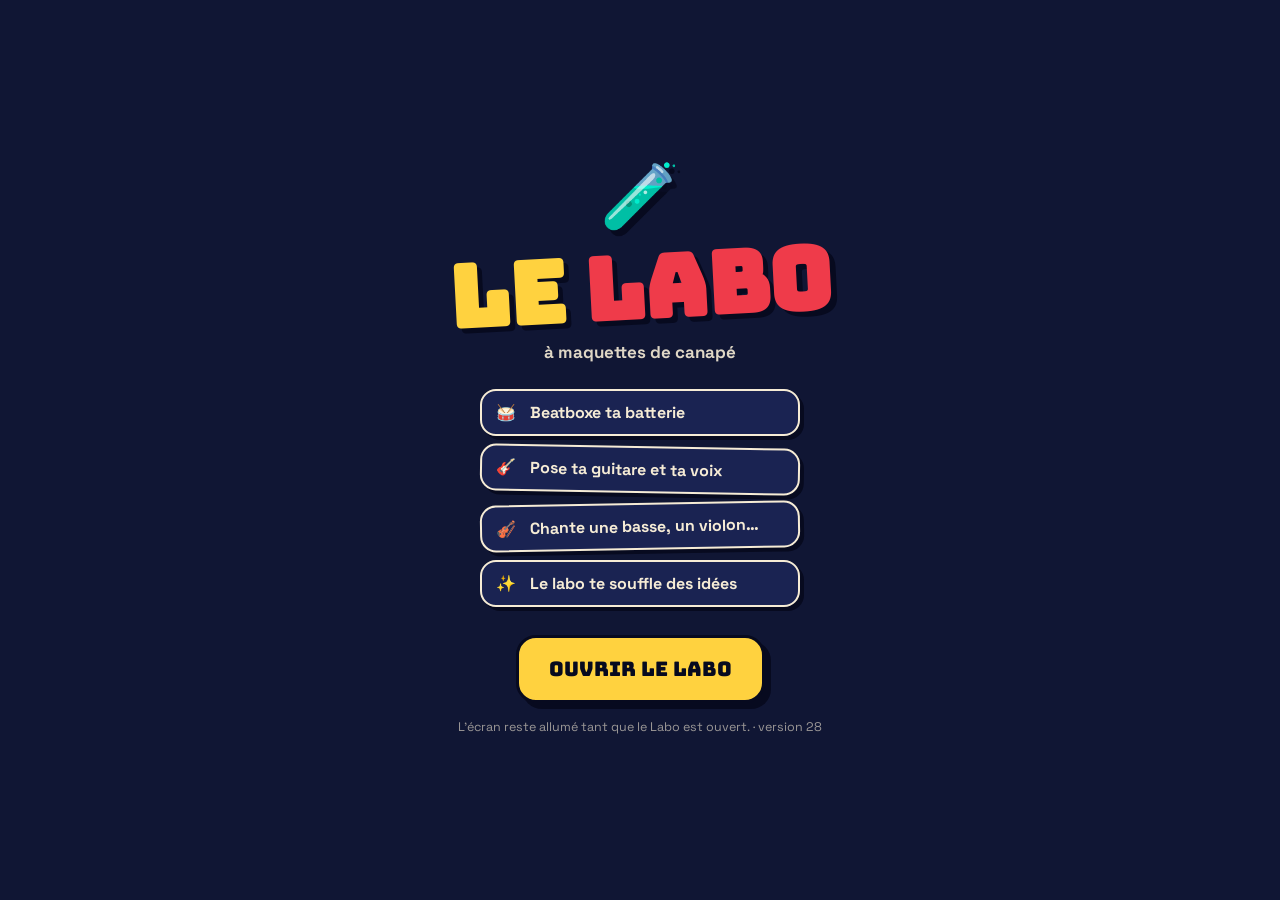
==== labo/index.html @ f38a1402 "Labo v28 : bouton Nouvelle piste pour enregistrer par-dessus l'existant Co-Authored-By: Claude Opus " ====
<!DOCTYPE html>
<html lang="fr">
<head>
<meta charset="utf-8">
<meta name="viewport" content="width=device-width,initial-scale=1,viewport-fit=cover,user-scalable=no">
<meta name="theme-color" content="#101634">
<meta name="apple-mobile-web-app-capable" content="yes">
<meta name="mobile-web-app-capable" content="yes">
<meta name="apple-mobile-web-app-status-bar-style" content="black-translucent">
<meta name="apple-mobile-web-app-title" content="Labo">
<link rel="manifest" href="manifest.json?v=6">
<link rel="apple-touch-icon" href="icon-180.png?v=6">
<link rel="icon" href="icon-192.png?v=6">
<title>Le Labo — maquettes de canapé</title>
<link rel="preconnect" href="https://fonts.googleapis.com">
<link href="https://fonts.googleapis.com/css2?family=Bungee&family=Space+Grotesk:wght@400;500;700&display=swap" rel="stylesheet">
<link rel="stylesheet" href="style.css?v=28">
</head>
<body>
<div class="bg"><i></i><i></i><i></i></div>

<!-- écran d'accueil -->
<div id="splash">
  <div class="splash-in">
    <div class="flask">🧪</div>
    <h1 class="big"><span class="c1">LE</span> <span class="c2">LABO</span></h1>
    <p class="sub">à maquettes de canapé</p>
    <ul class="promise">
      <li><b>🥁</b> Beatboxe ta batterie</li>
      <li><b>🎸</b> Pose ta guitare et ta voix</li>
      <li><b>🎻</b> Chante une basse, un violon…</li>
      <li><b>✨</b> Le labo te souffle des idées</li>
    </ul>
    <button id="openBtn" class="btn-big">Ouvrir le labo</button>
    <button id="installBtn" class="btn-inst" hidden>📲 Installer l'appli sur mon téléphone</button>
    <p class="tiny">L'écran reste allumé tant que le Labo est ouvert. · version 28</p>
  </div>
</div>

<div id="app" hidden>
  <header class="top">
    <div class="brand">LABO<small>🧪</small></div>
    <input id="projName" class="pname" maxlength="40" aria-label="Nom de la maquette" enterkeyhint="done">
    <button class="ic" id="undoBtn" aria-label="Annuler">↶</button>
    <button class="ic" id="menuBtn" aria-label="Menu">⋯</button>
  </header>

  <div class="ideas-row" id="ideas"></div>

  <main class="studio">
    <div class="studio-h">
      <button class="pill" id="bpmBtn">110 BPM</button>
      <div class="len"><span>Mesures</span><button class="mini-r" id="barsMinus" aria-label="Moins de mesures">−</button><b id="barsN">8</b><button class="mini-r" id="barsPlus" aria-label="Plus de mesures">+</button></div>
    </div>
    <div class="tl-scroll" id="tl"><div class="tl-inner" id="tlInner"></div></div>
    <p class="tl-hint" id="tlHint">Touche une mesure de batterie : <b>A</b> → <b>B</b> → <b>roulement</b> → <b>silence</b>. Touche un bloc pour le boucler, <b>appui long</b> pour l'éditer.</p>
  </main>

  <nav class="dock">
    <button class="dbtn" id="homeBtn" aria-label="Revenir au début"><svg viewBox="0 0 24 24"><path d="M6 5h2.5v14H6zM20 5v14L9.5 12z" fill="currentColor"/></svg><span>Début</span></button>
    <button class="dbtn" id="loopBtn" aria-label="Boucle"><svg viewBox="0 0 24 24" fill="none" stroke="currentColor" stroke-width="2.4" stroke-linecap="round" stroke-linejoin="round"><path d="M4 11V9a3 3 0 0 1 3-3h12l-3-3M20 13v2a3 3 0 0 1-3 3H5l3 3"/></svg><span>Boucle</span></button>
    <button class="playbig" id="playBtn" aria-label="Lecture"><svg class="i-play" viewBox="0 0 24 24"><path d="M7 4.5v15l13-7.5z" fill="currentColor"/></svg><svg class="i-stop" viewBox="0 0 24 24"><rect x="5.5" y="5.5" width="13" height="13" rx="2" fill="currentColor"/></svg></button>
    <button class="dbtn rec" id="recBtn" aria-label="Enregistrer"><i></i><span>Enreg.</span></button>
    <button class="dbtn" id="beatBtn" aria-label="Atelier batterie"><b>🥁</b><span>Batterie</span></button>
  </nav>
</div>

<!-- panneau d'enregistrement -->
<div id="recPanel" hidden>
  <div class="rp-in">
    <div class="rp-count" id="rpCount">4</div>
    <div class="rp-txt"><b id="rpTitle">Prépare-toi…</b><span id="rpSub">Le décompte démarre</span></div>
    <div class="rp-meter"><i id="rpLevel"></i></div>
    <button class="rp-mon" id="rpMon">🎧 Je m'entends : OUI</button>
    <div class="rp-btns"><button class="btn-ghost" id="rpCancel">Annuler</button><button class="btn-stop" id="rpStop">■ Stop</button></div>
  </div>
</div>

<!-- feuille modale -->
<div id="sheetWrap" hidden><div class="scrim" id="scrim"></div><div class="sheet" id="sheet"><div class="grabzone"><div class="grab"></div></div><div class="sheet-body" id="sheetBody"></div></div></div>
<div id="busy" hidden><div class="busy-in"><div class="spin">🧪</div><b id="busyTxt">Le labo réfléchit…</b></div></div>
<div id="toast" hidden></div>

<script src="dsp.js?v=28"></script>
<script src="counts.js?v=28"></script>
<script src="engine.js?v=28"></script>
<script src="app.js?v=28"></script>
</body>
</html>
---- labo/style.css ----
:root{
  --navy:#101634;--navy2:#1a2352;--navy3:#0b1030;--cream:#f6ecd6;--ink:#070a1f;
  --red:#ef3b4a;--blue:#3157e8;--yellow:#ffd23f;--pink:#ff4fa3;--cyan:#2fe3ff;--orange:#ff8a3d;--lilac:#a98bff;--green:#5ce0a0;
  --head:86px;--bw:60px;
}
*{box-sizing:border-box;margin:0;padding:0;-webkit-tap-highlight-color:transparent}
html,body{background:var(--navy);color:var(--cream);font-family:'Space Grotesk',system-ui,sans-serif;-webkit-text-size-adjust:100%}
body{min-height:100vh;overflow-x:hidden;overscroll-behavior:none;-webkit-user-select:none;user-select:none;-webkit-touch-callout:none}
input,textarea{-webkit-user-select:text;user-select:text}
button,a,[data-act]{touch-action:manipulation}
button{font-family:inherit;cursor:pointer;border:none;background:none;color:inherit;touch-action:manipulation}
input{font-family:inherit}
[hidden]{display:none!important}
h2{font-family:'Bungee';font-size:15px;letter-spacing:.4px}
.bg{position:fixed;inset:0;z-index:-1;pointer-events:none;overflow:hidden;
  background:radial-gradient(circle at 10% 0%,rgba(49,87,232,.38),transparent 45%),radial-gradient(circle at 100% 40%,rgba(255,79,163,.16),transparent 40%),radial-gradient(circle at 0% 100%,rgba(47,227,255,.12),transparent 45%),var(--navy)}
.bg::after{content:'';position:absolute;inset:0;opacity:.22;background-image:radial-gradient(rgba(246,236,214,.25) 1px,transparent 1px);background-size:18px 18px}
.bg i{position:absolute;border-radius:50%;border:2px solid rgba(246,236,214,.06);left:50%;top:38%;transform:translate(-50%,-50%)}
.bg i:nth-child(1){width:320px;height:320px}.bg i:nth-child(2){width:560px;height:560px}.bg i:nth-child(3){width:820px;height:820px}

/* splash */
#splash{min-height:100vh;display:grid;place-items:center;padding:calc(env(safe-area-inset-top) + 20px) 20px 30px;text-align:center}
.flask{font-size:64px;animation:bob 2.6s ease-in-out infinite;filter:drop-shadow(5px 6px 0 var(--ink))}
.big{font-family:'Bungee';font-size:clamp(54px,17vw,86px);line-height:1;margin-top:8px;transform:rotate(-3deg)}
.big span{display:inline-block;text-shadow:5px 5px 0 var(--ink)}.big .c1{color:var(--yellow)}.big .c2{color:var(--red)}
.sub{font-weight:700;font-size:17px;margin-top:10px;opacity:.9}
.promise{list-style:none;margin:26px auto 28px;max-width:320px;display:grid;gap:10px;text-align:left}
.promise li{background:var(--navy2);border:2.5px solid var(--cream);border-radius:16px;padding:11px 14px;font-weight:700;box-shadow:4px 4px 0 var(--ink)}
.promise li:nth-child(2){transform:rotate(1deg)}.promise li:nth-child(3){transform:rotate(-1deg)}
.promise b{display:inline-block;width:30px}
.btn-big{font-family:'Bungee';font-size:20px;background:var(--yellow);color:var(--ink);padding:18px 30px;border-radius:20px;border:3px solid var(--ink);box-shadow:6px 6px 0 var(--ink)}
.btn-big:active{transform:translate(3px,3px);box-shadow:3px 3px 0 var(--ink)}
.btn-inst{display:block;margin:16px auto 0;font-weight:700;font-size:15px;padding:12px 18px;border-radius:14px;border:2.5px solid var(--cream);color:var(--cream)}
.tiny{font-size:12.5px;opacity:.6;margin-top:16px}
@keyframes bob{50%{transform:translateY(-8px) rotate(6deg)}}

/* header */
#app{height:100vh;height:100dvh;display:flex;flex-direction:column;padding-top:env(safe-area-inset-top);overflow:hidden}
.top{display:flex;align-items:center;gap:8px;padding:10px 14px 4px;width:100%;max-width:760px;margin:0 auto;flex:none}
.brand{font-family:'Bungee';font-size:24px;color:var(--yellow);text-shadow:3px 3px 0 var(--ink);display:flex;align-items:center;gap:4px;transform:rotate(-4deg)}
.brand small{font-size:18px}
.pname{flex:1;min-width:0;background:transparent;border:none;border-bottom:2px dashed rgba(246,236,214,.3);color:var(--cream);font-size:16px;font-weight:700;padding:6px 2px;outline:none}
.pname:focus{border-bottom-color:var(--yellow)}
.ic{width:40px;height:40px;border-radius:12px;background:var(--navy2);border:2px solid rgba(246,236,214,.35);font-size:20px;font-weight:700;flex:none}
.ic:active{background:var(--cream);color:var(--ink)}
section{max-width:760px;margin:0 auto;padding:10px 14px}
.studio{flex:1;min-height:0;display:flex;flex-direction:column;width:100%;max-width:760px;margin:0 auto;padding:0 12px 8px}
.sec-h{display:flex;justify-content:space-between;align-items:center;margin-bottom:10px}

/* idées */
.ideas-row{flex:none;display:flex;gap:10px;overflow-x:auto;padding:8px 14px 12px;scroll-snap-type:x mandatory;scrollbar-width:none;max-width:760px;width:100%;margin:0 auto}
.ideas-row::-webkit-scrollbar{display:none}
.idea{flex:0 0 150px;scroll-snap-align:start;text-align:left;border-radius:16px;padding:9px 11px;border:2.5px solid var(--ink);box-shadow:3px 3px 0 var(--ink);color:var(--ink);display:flex;flex-direction:column;gap:3px;min-height:86px;position:relative}
.idea:active{transform:translate(2px,2px);box-shadow:1px 1px 0 var(--ink)}
.idea b{font-family:'Bungee';font-size:12px;line-height:1.15;display:flex;gap:6px;align-items:flex-start}
.idea b i{font-style:normal;font-size:18px;line-height:1;font-family:system-ui}
.idea span{font-size:11.5px;font-weight:500;line-height:1.25;opacity:.85}
.idea:nth-child(5n+1){background:var(--yellow)}
.idea:nth-child(5n+2){background:var(--cyan)}
.idea:nth-child(5n+3){background:var(--pink)}
.idea:nth-child(5n+4){background:var(--green)}
.idea:nth-child(5n+5){background:var(--orange)}

/* studio */
.studio-h{display:flex;justify-content:space-between;align-items:center;margin-bottom:10px;gap:10px}
.pill{font-family:'Bungee';font-size:14px;background:var(--cream);color:var(--ink);padding:8px 14px;border-radius:999px;border:2.5px solid var(--ink);box-shadow:3px 3px 0 var(--ink)}
.len{display:flex;align-items:center;gap:7px;font-size:13px;font-weight:700}
.len span{opacity:.7}
.len b{font-family:'Bungee';font-size:16px;min-width:24px;text-align:center}
.mini-r{width:32px;height:32px;border-radius:50%;background:var(--navy3);border:2px solid rgba(246,236,214,.5);font-size:18px;font-weight:700}
.tl-scroll{flex:1;min-height:0;overflow:auto;overscroll-behavior:contain;border-radius:20px;border:3px solid var(--cream);background:var(--navy3);box-shadow:6px 6px 0 var(--ink);-webkit-overflow-scrolling:touch}
.tl-inner{position:relative;min-width:100%}
.tl-hint{flex:none;font-size:11.5px;opacity:.6;margin-top:8px;line-height:1.35}
.ruler,.trow{display:flex;position:relative}
.ruler{height:30px;border-bottom:2px solid rgba(246,236,214,.12);position:sticky;top:0;z-index:6;background:var(--navy3)}
.rh{z-index:7}
.rh,.thd{position:sticky;left:0;z-index:4;width:var(--head);flex:none;background:var(--navy2);border-right:2px solid rgba(246,236,214,.15)}
.rh{display:grid;place-items:center;font-size:15px}
.rcell{width:var(--bw);flex:none;font-family:'Bungee';font-size:11px;padding:8px 0 0 6px;opacity:.55;border-left:1px solid rgba(246,236,214,.08);position:relative}
.rcell.cur{opacity:1;color:var(--yellow)}
.rcell.cur::after{content:'';position:absolute;left:-1px;bottom:-2px;border:6px solid transparent;border-bottom-color:var(--yellow)}
.trow{border-bottom:1px solid rgba(246,236,214,.08)}
.thd{display:flex;flex-direction:column;justify-content:center;padding:6px 8px;text-align:left;gap:1px;overflow:hidden}
.thd .tn{font-weight:700;font-size:12.5px;white-space:nowrap;overflow:hidden;text-overflow:ellipsis}
.thd .te{font-size:17px;line-height:1}
.thd .tfx{font-size:10px;opacity:.75;white-space:nowrap}
.thd.muted{opacity:.45}
.thd::before{content:'';position:absolute;left:0;top:8px;bottom:8px;width:4px;border-radius:0 4px 4px 0;background:var(--tc)}
.lane{position:relative;flex:none;height:66px}
.lane.drum{height:56px;display:flex}
.dbar{width:var(--bw);flex:none;padding:6px 3px;height:100%}
.dbar i{display:grid;place-items:center;height:100%;border-radius:10px;font-family:'Bungee';font-size:15px;font-style:normal;color:var(--ink);border:2px solid var(--ink);transition:transform .1s}
.dbar:active i{transform:scale(.9)}
.dbar.vA i{background:var(--red)}
.dbar.vB i{background:var(--orange)}
.dbar.vF i{background:repeating-linear-gradient(-45deg,var(--yellow) 0 6px,#ffe78a 6px 12px);font-size:16px}
.dbar.vN i{background:transparent;border:2px dashed rgba(246,236,214,.3);color:rgba(246,236,214,.4)}
.lane-bg{position:absolute;inset:0;display:flex}
.lane-bg i{width:var(--bw);flex:none;border-left:1px solid rgba(246,236,214,.06)}
.clip{position:absolute;top:6px;bottom:6px;border-radius:10px;border:2px solid var(--ink);background:var(--tc);overflow:hidden;color:var(--ink);box-shadow:2px 2px 0 var(--ink)}
.clip canvas,.clip svg{position:absolute;inset:0;width:100%;height:100%}
.clip .cl{position:absolute;left:6px;top:3px;font-size:10.5px;font-weight:700;z-index:2;white-space:nowrap;background:rgba(246,236,214,.7);border-radius:5px;padding:0 4px}
.clip .rep{position:absolute;top:0;bottom:0;width:0;border-left:2px dashed rgba(7,10,31,.5);z-index:2}
.clip.sel{outline:3px solid var(--cream);outline-offset:1px}
.ph{position:absolute;top:0;bottom:0;width:3px;margin-left:-1px;background:var(--cream);box-shadow:0 0 12px var(--cream);z-index:3;pointer-events:none;border-radius:2px}
.ph::before{content:'';position:absolute;top:0;left:-5px;border:6.5px solid transparent;border-top-color:var(--cream)}

/* ajouter */
.add-grid{display:grid;grid-template-columns:repeat(2,1fr);gap:10px}
.addb{display:flex;align-items:center;gap:10px;text-align:left;background:var(--navy2);border:2.5px solid rgba(246,236,214,.8);border-radius:16px;padding:12px;box-shadow:4px 4px 0 var(--ink)}
.addb:active{transform:translate(2px,2px);box-shadow:2px 2px 0 var(--ink)}
.addb .ae{font-size:24px;flex:none}
.addb b{display:block;font-size:14px}
.addb small{display:block;font-size:11.5px;opacity:.65;margin-top:2px;line-height:1.25}
.addb.hl{background:var(--red);color:var(--cream);border-color:var(--ink)}


/* barre du bas */
.dock{flex:none;display:flex;align-items:center;justify-content:space-around;gap:4px;background:var(--cream);color:var(--ink);padding:8px 10px calc(8px + env(safe-area-inset-bottom));border-top:3px solid var(--ink);border-radius:22px 22px 0 0;width:100%;max-width:760px;margin:0 auto}
.dbtn{display:flex;flex-direction:column;align-items:center;gap:2px;min-width:56px;padding:4px 2px;border-radius:14px;font-size:10.5px;font-weight:700}
.dbtn svg{width:24px;height:24px}
.dbtn b{font-size:22px;line-height:24px}
.dbtn.on{background:var(--ink);color:var(--yellow)}
.dbtn:active{background:rgba(7,10,31,.12)}
.dbtn.rec i{width:24px;height:24px;border-radius:50%;background:var(--red);border:3px solid var(--ink)}
.playbig{width:66px;height:66px;border-radius:50%;background:var(--yellow);border:3px solid var(--ink);display:grid;place-items:center;box-shadow:3px 3px 0 var(--ink);flex:none;margin-top:-26px;transition:transform .08s}
.playbig svg{width:30px;height:30px}
.playbig .i-stop{display:none}.playbig.on .i-play{display:none}.playbig.on .i-stop{display:block}.playbig.on{background:var(--cyan)}
.playbig.beat{transform:scale(1.07)}
.playbig:active{transform:scale(.94)}

/* panneau rec */
#recPanel{position:fixed;left:0;right:0;bottom:0;z-index:40;padding:0 12px calc(12px + env(safe-area-inset-bottom))}
.rp-in{max-width:520px;margin:0 auto;background:var(--red);color:var(--cream);border:3px solid var(--ink);border-radius:24px;box-shadow:6px 6px 0 var(--ink);padding:16px;display:grid;grid-template-columns:auto 1fr;gap:10px 14px;align-items:center}
.rp-count{font-family:'Bungee';font-size:48px;width:72px;height:72px;border-radius:50%;background:var(--ink);display:grid;place-items:center;color:var(--yellow)}
.rp-count.live{color:var(--red);font-size:20px;animation:blink 1s infinite}
@keyframes blink{50%{opacity:.4}}
.rp-txt b{display:block;font-family:'Bungee';font-size:17px}
.rp-txt span{font-size:13px;font-weight:500}
.rp-meter{grid-column:1/-1;height:12px;background:rgba(7,10,31,.4);border-radius:999px;overflow:hidden}
.rp-meter i{display:block;height:100%;width:0;background:var(--yellow);border-radius:999px;transition:width .05s}
.rp-meter i.hot{background:var(--cream)}
.rp-btns{grid-column:1/-1;display:flex;gap:10px}
.btn-ghost{flex:1;padding:13px;border-radius:14px;border:2.5px solid var(--cream);font-weight:700}
.btn-stop{flex:2;padding:13px;border-radius:14px;background:var(--cream);color:var(--ink);border:3px solid var(--ink);font-family:'Bungee';font-size:17px;box-shadow:3px 3px 0 var(--ink)}

/* feuille */
#sheetWrap{position:fixed;inset:0;z-index:30}
.scrim{position:absolute;inset:0;background:rgba(7,10,31,.6);animation:fade .2s}
.sheet{position:absolute;left:0;right:0;bottom:0;max-height:90vh;max-height:90dvh;max-width:640px;margin:0 auto;background:var(--navy2);border:3px solid var(--cream);border-bottom:none;border-radius:26px 26px 0 0;display:flex;flex-direction:column;animation:up .28s cubic-bezier(.2,.9,.3,1.1)}
.grabzone{flex:none;padding:10px 0 8px;touch-action:none}
.grab{width:52px;height:6px;border-radius:9px;background:rgba(246,236,214,.45);margin:0 auto}
.sheet-body{overflow-y:auto;overscroll-behavior:contain;padding:8px 16px calc(24px + env(safe-area-inset-bottom));-webkit-overflow-scrolling:touch}
@keyframes up{from{transform:translateY(100%)}}
@keyframes fade{from{opacity:0}}
.sh-t{font-family:'Bungee';font-size:21px;margin:4px 0 4px;display:flex;align-items:center;gap:10px}
.sh-t .em{font-size:30px}
.sh-p{font-size:14px;opacity:.8;line-height:1.45;margin-bottom:14px}
.blk{background:var(--navy3);border-radius:16px;padding:12px;margin:12px 0;border:2px solid rgba(246,236,214,.14)}
.blk>label,.lbl{display:block;font-size:11.5px;font-weight:700;letter-spacing:1px;text-transform:uppercase;opacity:.65;margin-bottom:8px}
.stepper{display:flex;align-items:center;gap:12px}
.stepper b{font-family:'Bungee';font-size:24px;min-width:56px;text-align:center}
.stepper button{width:44px;height:44px;border-radius:50%;background:var(--navy2);border:2.5px solid var(--cream);font-size:22px;font-weight:700}
.row{display:flex;gap:10px;align-items:center;justify-content:space-between;flex-wrap:wrap}
.tog{display:flex;justify-content:space-between;align-items:center;padding:10px 0;font-weight:700;font-size:14.5px;gap:12px}
.tog small{display:block;font-weight:500;font-size:12px;opacity:.65;margin-top:2px}
.sw{width:52px;height:30px;border-radius:999px;background:rgba(246,236,214,.18);position:relative;flex:none;transition:background .15s}
.sw::after{content:'';position:absolute;top:3px;left:3px;width:24px;height:24px;border-radius:50%;background:var(--cream);transition:transform .15s}
.sw.on{background:var(--green)}.sw.on::after{transform:translateX(22px)}
.fxgrid{display:grid;grid-template-columns:repeat(2,1fr);gap:10px}
.fx{text-align:left;padding:11px;border-radius:14px;background:var(--navy2);border:2.5px solid rgba(246,236,214,.3);display:flex;gap:8px;align-items:flex-start}
.fx .fe{font-size:22px}
.fx b{display:block;font-size:13.5px}
.fx small{display:block;font-size:11px;opacity:.7;line-height:1.25;margin-top:2px}
.fx.on{background:var(--yellow);color:var(--ink);border-color:var(--ink);box-shadow:3px 3px 0 var(--ink)}
.btn{padding:13px 16px;border-radius:14px;font-weight:700;font-size:15px;background:var(--cream);color:var(--ink);border:2.5px solid var(--ink);box-shadow:3px 3px 0 var(--ink)}
.btn:active{transform:translate(2px,2px);box-shadow:1px 1px 0 var(--ink)}
.btn.red{background:var(--red);color:var(--cream)}
.btn.yel{background:var(--yellow)}
.btn.ghost{background:transparent;color:var(--cream);border-color:rgba(246,236,214,.5);box-shadow:none}
.btn.full{width:100%;display:block;text-align:center;margin-top:10px;text-decoration:none}
.chips{display:flex;gap:8px;flex-wrap:wrap}
.chip{padding:9px 13px;border-radius:999px;font-weight:700;font-size:13.5px;background:var(--navy2);border:2px solid rgba(246,236,214,.35)}
.chip.on{background:var(--cream);color:var(--ink);border-color:var(--ink)}
input[type=range]{-webkit-appearance:none;appearance:none;width:100%;height:10px;border-radius:999px;background:var(--navy2);border:2px solid rgba(246,236,214,.22);outline:none}
input[type=range]::-webkit-slider-thumb{-webkit-appearance:none;width:26px;height:26px;border-radius:50%;background:var(--pink);border:3px solid var(--ink)}
input[type=range]::-moz-range-thumb{width:22px;height:22px;border-radius:50%;background:var(--pink);border:3px solid var(--ink)}
.txtin{width:100%;background:var(--navy2);border:2px solid rgba(246,236,214,.3);color:var(--cream);font-size:16px;padding:10px 12px;border-radius:12px;outline:none}
.danger{color:#ff8f99;font-weight:700;font-size:14px;padding:12px 0;width:100%;text-align:center}

/* atelier batterie */
.bb{display:grid;grid-template-columns:auto 1fr;gap:14px;align-items:center}
.target{position:relative;width:118px;height:118px;border-radius:50%}
.target .r{position:absolute;inset:0;border-radius:50%;transition:transform .08s}
.target .r1{background:var(--blue);box-shadow:0 0 0 4px var(--cream),6px 6px 0 4px var(--ink)}
.target .r2{inset:17%;background:var(--cream)}
.target .r3{inset:33%;background:var(--red);display:grid;place-items:center;font-size:20px}
.target.rec::before{content:'';position:absolute;inset:-12px;border-radius:50%;border:3px dashed var(--red);animation:spin 5s linear infinite}
@keyframes spin{to{transform:rotate(360deg)}}
.bb-st{font-size:14px;font-weight:500;line-height:1.4}
.bb-st small{display:block;opacity:.65;font-size:12px;margin-top:4px}
.pads{display:grid;grid-template-columns:repeat(3,1fr);gap:10px;margin-top:14px}
.pad{height:74px;border-radius:18px;border:3px solid var(--ink);box-shadow:0 6px 0 var(--ink);color:var(--ink);font-family:'Bungee';font-size:18px;user-select:none;-webkit-user-select:none}
.pad.hit{transform:translateY(4px);box-shadow:0 2px 0 var(--ink)}
.pad.k{background:var(--red)}.pad.s{background:var(--yellow)}.pad.h{background:var(--cyan)}
.styles{display:flex;gap:8px;overflow-x:auto;padding-bottom:6px;scrollbar-width:none}
.styles::-webkit-scrollbar{display:none}
.st{flex:none;padding:10px 12px;border-radius:14px;background:var(--navy2);border:2px solid rgba(246,236,214,.35);font-weight:700;font-size:13px;white-space:nowrap}
.st.on{background:var(--yellow);color:var(--ink);border-color:var(--ink)}
.pgrid{display:grid;gap:5px;margin-top:8px}
.prow{display:grid;grid-template-columns:50px 1fr;gap:6px;align-items:center}
.prow .pl{font-family:'Bungee';font-size:10px}
.pcells{display:grid;grid-template-columns:repeat(16,1fr);gap:2px}
.pc{height:30px;border-radius:5px;background:rgba(246,236,214,.08)}
.pc.b{background:rgba(246,236,214,.16)}.pc.g{margin-left:3px}
.pc.on{background:var(--c)}
.pc.ph{outline:2px solid var(--cream);outline-offset:-1px}
.tabs{display:flex;gap:8px}
.tabs button{flex:1;padding:10px;border-radius:12px;font-family:'Bungee';font-size:14px;background:var(--navy2);border:2px solid rgba(246,236,214,.3)}
.tabs button.on{background:var(--cream);color:var(--ink)}
.recopts{display:grid;gap:10px}
.reclist{display:grid;gap:10px}
.recitem{display:flex;gap:12px;align-items:center;text-align:left;padding:13px;border-radius:16px;background:var(--navy3);border:2.5px solid rgba(246,236,214,.35)}
.recitem .ae{font-size:26px}
.recitem b{display:block;font-size:15px}.recitem small{font-size:12px;opacity:.7}

/* toast + busy */
#toast{position:fixed;left:50%;transform:translateX(-50%);bottom:calc(104px + env(safe-area-inset-bottom));z-index:50;background:var(--ink);color:var(--cream);padding:11px 14px;border-radius:14px;border:2px solid var(--cream);font-weight:700;font-size:14px;display:flex;gap:12px;align-items:center;max-width:calc(100vw - 30px);animation:pop .25s cubic-bezier(.3,1.6,.5,1)}
#toast button{color:var(--yellow);font-weight:700;text-decoration:underline;flex:none}
@keyframes pop{from{transform:translateX(-50%) scale(.6);opacity:0}}
#busy{position:fixed;inset:0;z-index:60;background:rgba(7,10,31,.7);display:grid;place-items:center}
.busy-in{background:var(--cream);color:var(--ink);padding:22px 26px;border-radius:22px;border:3px solid var(--ink);box-shadow:6px 6px 0 var(--ink);text-align:center;max-width:280px}
.spin{font-size:44px;animation:wob .7s ease-in-out infinite}
@keyframes wob{25%{transform:rotate(-14deg)}75%{transform:rotate(14deg)}}
.burst{position:fixed;pointer-events:none;font-family:'Bungee';font-size:22px;text-shadow:3px 3px 0 var(--ink);z-index:70}

body.sheet-open #toast{bottom:auto;top:calc(14px + env(safe-area-inset-top))}
.clip .mz{position:absolute;top:0;bottom:0;background:repeating-linear-gradient(-45deg,rgba(7,10,31,.55) 0 5px,rgba(7,10,31,.35) 5px 10px);z-index:1;pointer-events:none}
.rp-mon{grid-column:1/-1;padding:10px;border-radius:12px;background:rgba(7,10,31,.35);border:2px solid var(--cream);font-weight:700;font-size:14px;color:var(--cream)}
.rp-mon.off{opacity:.6;border-style:dashed}

.addtr .thd.newtr{background:var(--navy3);border:2px dashed rgba(246,236,214,.35);border-left:none;color:var(--yellow)}
.addtr .thd.newtr::before{display:none}
.addtr .tn{color:var(--yellow)}
.lane.add{height:52px;background:repeating-linear-gradient(90deg,transparent 0 calc(var(--bw) - 1px),rgba(246,236,214,.06) calc(var(--bw) - 1px) var(--bw));opacity:.6}
.addtr .newtr .tn{white-space:normal;line-height:1.15;font-size:12px}
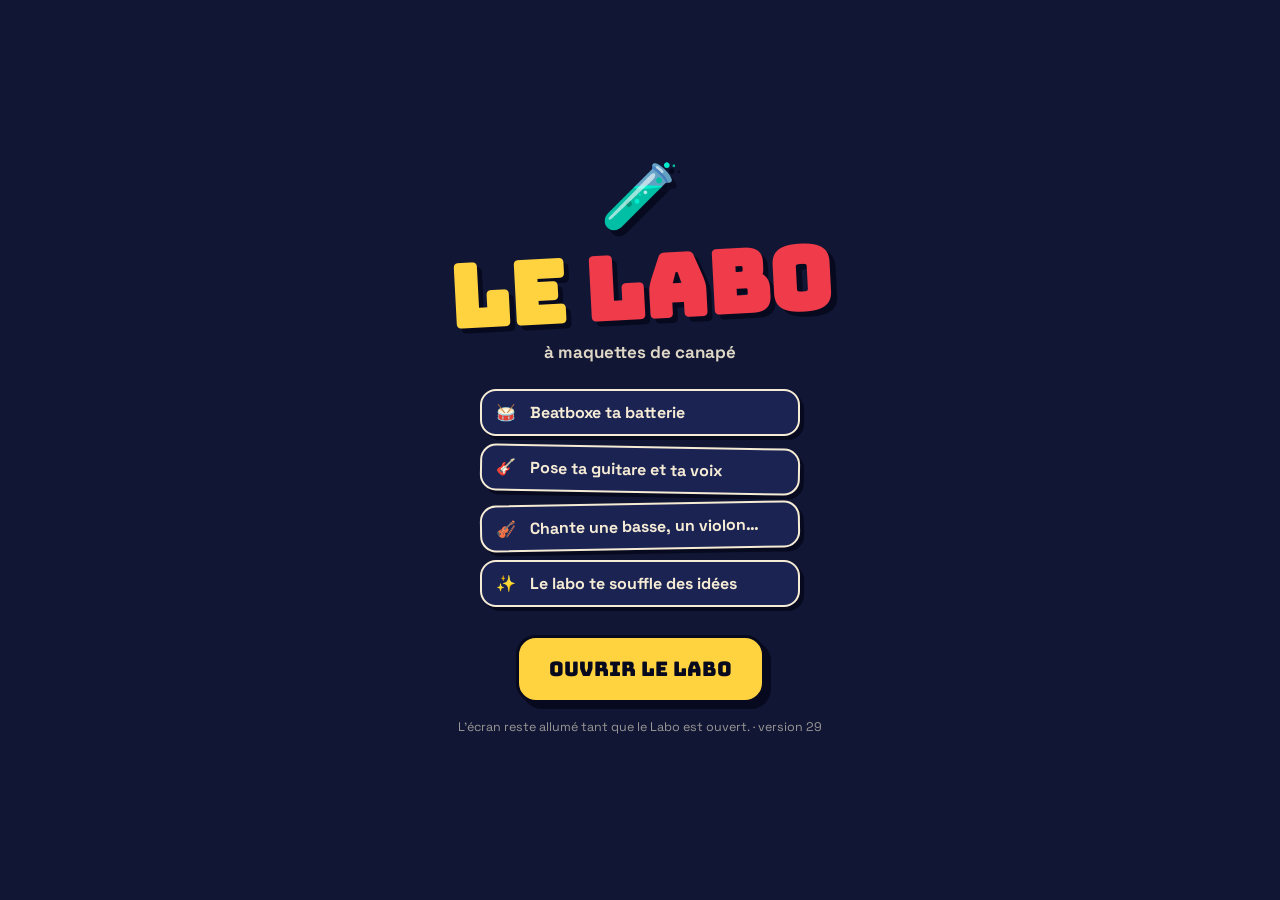
==== commit b99a497e: "Labo v29 : choix Même piste / Nouvelle piste plus clair, on lance la prise en touchant l'instrument " ====
--- a/labo/index.html
+++ b/labo/index.html
@@ -14,7 +14,7 @@
 <title>Le Labo — maquettes de canapé</title>
 <link rel="preconnect" href="https://fonts.googleapis.com">
 <link href="https://fonts.googleapis.com/css2?family=Bungee&family=Space+Grotesk:wght@400;500;700&display=swap" rel="stylesheet">
-<link rel="stylesheet" href="style.css?v=28">
+<link rel="stylesheet" href="style.css?v=29">
 </head>
 <body>
 <div class="bg"><i></i><i></i><i></i></div>
@@ -33,7 +33,7 @@
     </ul>
     <button id="openBtn" class="btn-big">Ouvrir le labo</button>
     <button id="installBtn" class="btn-inst" hidden>📲 Installer l'appli sur mon téléphone</button>
-    <p class="tiny">L'écran reste allumé tant que le Labo est ouvert. · version 28</p>
+    <p class="tiny">L'écran reste allumé tant que le Labo est ouvert. · version 29</p>
   </div>
 </div>
 
@@ -81,9 +81,9 @@
 <div id="busy" hidden><div class="busy-in"><div class="spin">🧪</div><b id="busyTxt">Le labo réfléchit…</b></div></div>
 <div id="toast" hidden></div>
 
-<script src="dsp.js?v=28"></script>
-<script src="counts.js?v=28"></script>
-<script src="engine.js?v=28"></script>
-<script src="app.js?v=28"></script>
+<script src="dsp.js?v=29"></script>
+<script src="counts.js?v=29"></script>
+<script src="engine.js?v=29"></script>
+<script src="app.js?v=29"></script>
 </body>
 </html>
--- a/labo/style.css
+++ b/labo/style.css
@@ -244,3 +244,5 @@
 .addtr .tn{color:var(--yellow)}
 .lane.add{height:52px;background:repeating-linear-gradient(90deg,transparent 0 calc(var(--bw) - 1px),rgba(246,236,214,.06) calc(var(--bw) - 1px) var(--bw));opacity:.6}
 .addtr .newtr .tn{white-space:normal;line-height:1.15;font-size:12px}
+@keyframes nudge{0%,100%{transform:none}25%{transform:translateY(-6px)}55%{transform:translateY(3px)}}
+.reclist.nudge .recitem:not([data-redo]){animation:nudge .5s ease 2;border-color:var(--yellow)}
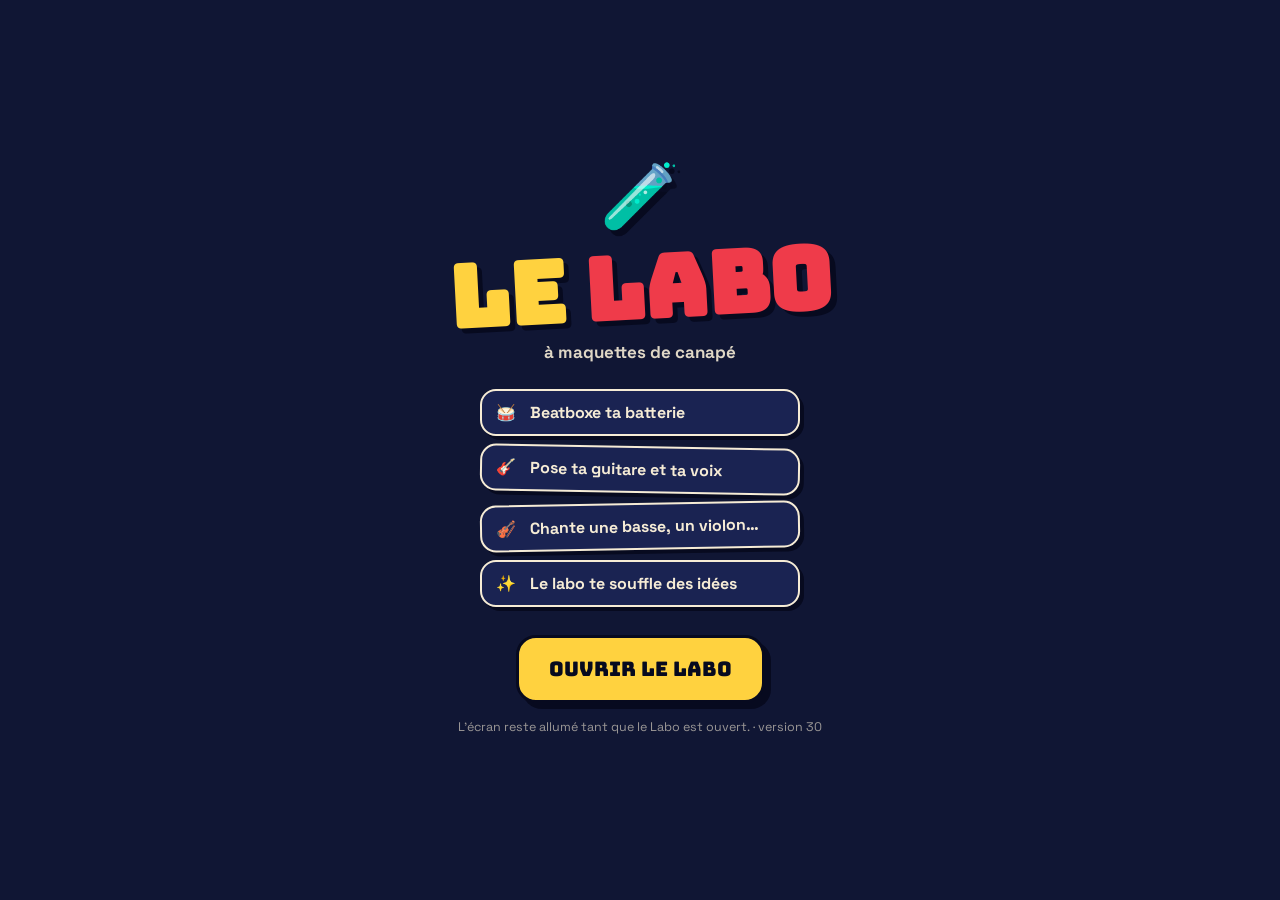
==== commit b1498604: "Labo v30 : mode Entraînement (tout en boucle, clic + retour, sans enregistrer) Co-Authored-By: Claud" ====
--- a/labo/index.html
+++ b/labo/index.html
@@ -14,7 +14,7 @@
 <title>Le Labo — maquettes de canapé</title>
 <link rel="preconnect" href="https://fonts.googleapis.com">
 <link href="https://fonts.googleapis.com/css2?family=Bungee&family=Space+Grotesk:wght@400;500;700&display=swap" rel="stylesheet">
-<link rel="stylesheet" href="style.css?v=29">
+<link rel="stylesheet" href="style.css?v=30">
 </head>
 <body>
 <div class="bg"><i></i><i></i><i></i></div>
@@ -33,7 +33,7 @@
     </ul>
     <button id="openBtn" class="btn-big">Ouvrir le labo</button>
     <button id="installBtn" class="btn-inst" hidden>📲 Installer l'appli sur mon téléphone</button>
-    <p class="tiny">L'écran reste allumé tant que le Labo est ouvert. · version 29</p>
+    <p class="tiny">L'écran reste allumé tant que le Labo est ouvert. · version 30</p>
   </div>
 </div>
 
@@ -81,9 +81,9 @@
 <div id="busy" hidden><div class="busy-in"><div class="spin">🧪</div><b id="busyTxt">Le labo réfléchit…</b></div></div>
 <div id="toast" hidden></div>
 
-<script src="dsp.js?v=29"></script>
-<script src="counts.js?v=29"></script>
-<script src="engine.js?v=29"></script>
-<script src="app.js?v=29"></script>
+<script src="dsp.js?v=30"></script>
+<script src="counts.js?v=30"></script>
+<script src="engine.js?v=30"></script>
+<script src="app.js?v=30"></script>
 </body>
 </html>
--- a/labo/style.css
+++ b/labo/style.css
@@ -246,3 +246,6 @@
 .addtr .newtr .tn{white-space:normal;line-height:1.15;font-size:12px}
 @keyframes nudge{0%,100%{transform:none}25%{transform:translateY(-6px)}55%{transform:translateY(3px)}}
 .reclist.nudge .recitem:not([data-redo]){animation:nudge .5s ease 2;border-color:var(--yellow)}
+#recPanel.practice .rp-in{background:var(--cyan);color:var(--ink);border-color:var(--ink)}
+#recPanel.practice .rp-in .btn-ghost{color:var(--ink);border-color:var(--ink)}
+#recPanel.practice .btn-stop{background:var(--red);color:var(--cream)}
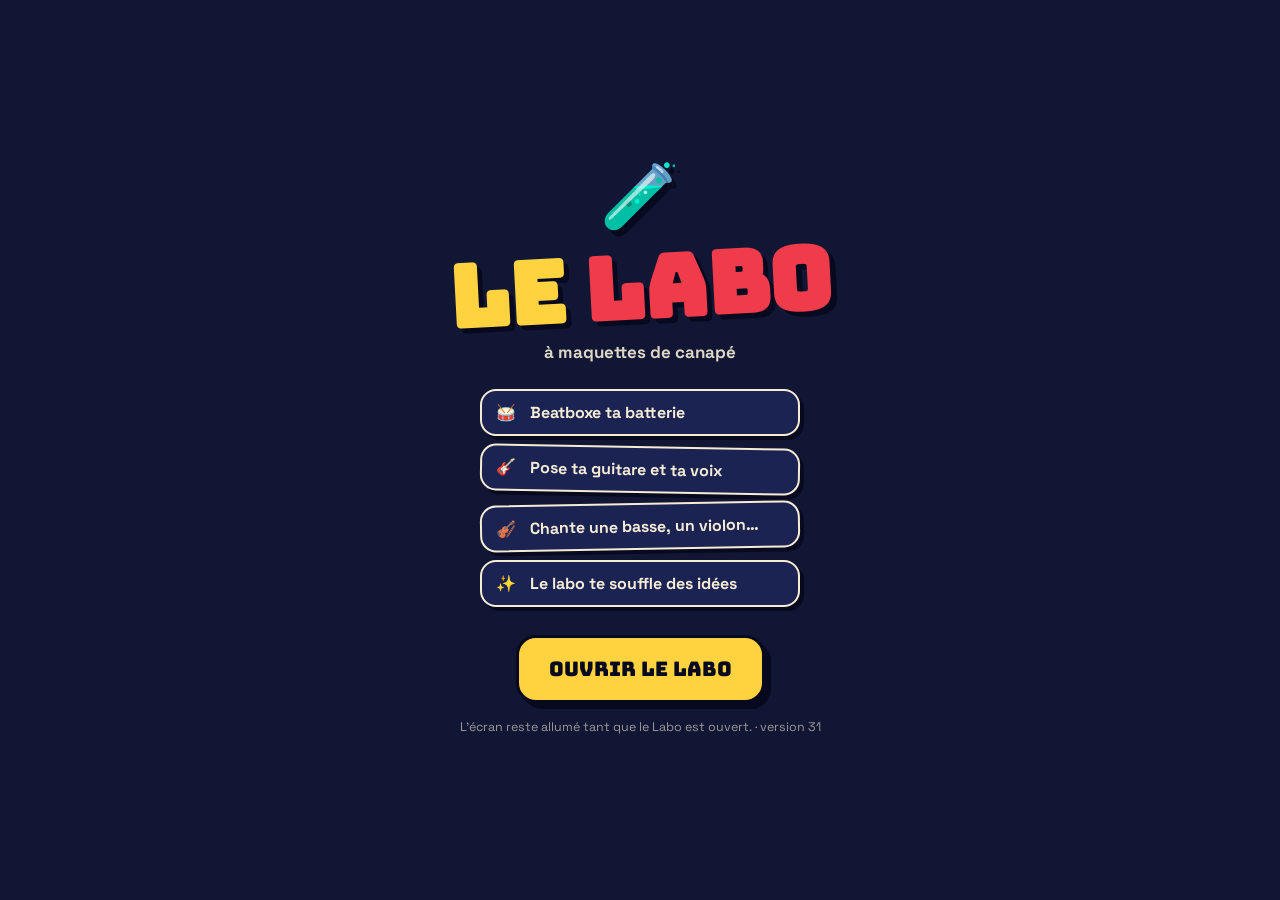
==== commit 91bba94c: "Labo v31 : menu Enreg. réorganisé (S'entraîner à part, plus de faux contour sur les instruments), te" ====
--- a/labo/index.html
+++ b/labo/index.html
@@ -14,7 +14,7 @@
 <title>Le Labo — maquettes de canapé</title>
 <link rel="preconnect" href="https://fonts.googleapis.com">
 <link href="https://fonts.googleapis.com/css2?family=Bungee&family=Space+Grotesk:wght@400;500;700&display=swap" rel="stylesheet">
-<link rel="stylesheet" href="style.css?v=30">
+<link rel="stylesheet" href="style.css?v=31">
 </head>
 <body>
 <div class="bg"><i></i><i></i><i></i></div>
@@ -33,7 +33,7 @@
     </ul>
     <button id="openBtn" class="btn-big">Ouvrir le labo</button>
     <button id="installBtn" class="btn-inst" hidden>📲 Installer l'appli sur mon téléphone</button>
-    <p class="tiny">L'écran reste allumé tant que le Labo est ouvert. · version 30</p>
+    <p class="tiny">L'écran reste allumé tant que le Labo est ouvert. · version 31</p>
   </div>
 </div>
 
@@ -81,9 +81,9 @@
 <div id="busy" hidden><div class="busy-in"><div class="spin">🧪</div><b id="busyTxt">Le labo réfléchit…</b></div></div>
 <div id="toast" hidden></div>
 
-<script src="dsp.js?v=30"></script>
-<script src="counts.js?v=30"></script>
-<script src="engine.js?v=30"></script>
-<script src="app.js?v=30"></script>
+<script src="dsp.js?v=31"></script>
+<script src="counts.js?v=31"></script>
+<script src="engine.js?v=31"></script>
+<script src="app.js?v=31"></script>
 </body>
 </html>
--- a/labo/style.css
+++ b/labo/style.css
@@ -245,7 +245,14 @@
 .lane.add{height:52px;background:repeating-linear-gradient(90deg,transparent 0 calc(var(--bw) - 1px),rgba(246,236,214,.06) calc(var(--bw) - 1px) var(--bw));opacity:.6}
 .addtr .newtr .tn{white-space:normal;line-height:1.15;font-size:12px}
 @keyframes nudge{0%,100%{transform:none}25%{transform:translateY(-6px)}55%{transform:translateY(3px)}}
-.reclist.nudge .recitem:not([data-redo]){animation:nudge .5s ease 2;border-color:var(--yellow)}
+.reclist.nudge .recitem:not([data-redo]){animation:nudge .5s ease 2}
 #recPanel.practice .rp-in{background:var(--cyan);color:var(--ink);border-color:var(--ink)}
 #recPanel.practice .rp-in .btn-ghost{color:var(--ink);border-color:var(--ink)}
 #recPanel.practice .btn-stop{background:var(--red);color:var(--cream)}
+.practice-btn{display:flex;align-items:center;background:var(--cyan);color:var(--ink);border:2.5px solid var(--ink);flex-direction:column;gap:2px;padding:12px;font-size:17px}
+.practice-btn small{font-family:'Space Grotesk',sans-serif;font-size:12px;font-weight:600;opacity:.8;text-transform:none}
+.rc-sep{display:flex;align-items:center;gap:10px;margin:16px 0 10px;font-family:'Bungee';font-size:13px;color:var(--red)}
+.rc-sep::before,.rc-sep::after{content:'';flex:1;height:2px;background:rgba(246,236,214,.18)}
+.tabs.small button{font-size:12.5px;padding:9px 6px}
+.btn.practice-btn{display:flex !important;flex-direction:column;align-items:center;justify-content:center;text-align:center}
+.btn.practice-btn small{display:block;margin-top:2px}
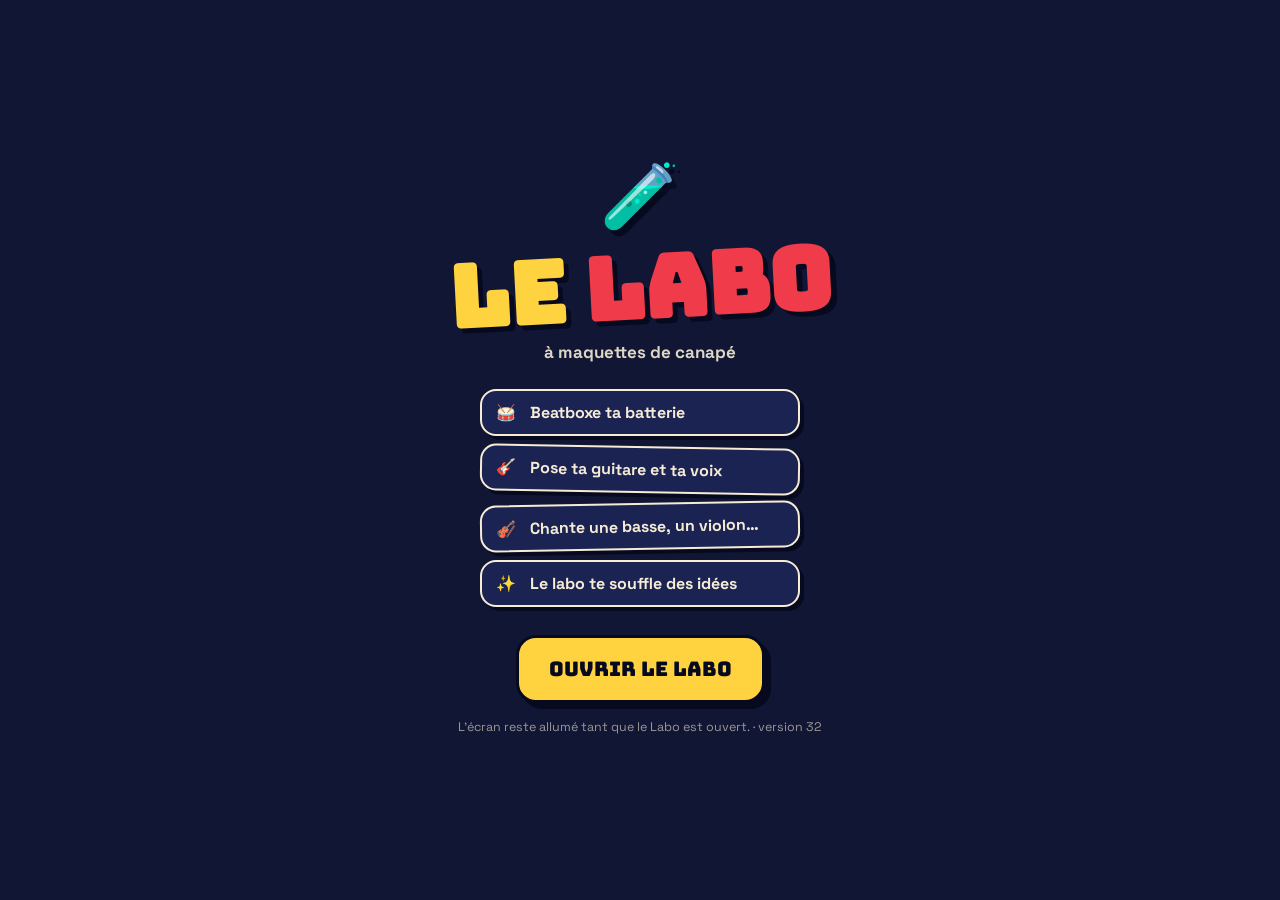
==== commit ef168cb0: "Labo v32 : depuis l'entraînement, ● Enregistrer lance directement la prise (instrument choisi dans l" ====
--- a/labo/index.html
+++ b/labo/index.html
@@ -14,7 +14,7 @@
 <title>Le Labo — maquettes de canapé</title>
 <link rel="preconnect" href="https://fonts.googleapis.com">
 <link href="https://fonts.googleapis.com/css2?family=Bungee&family=Space+Grotesk:wght@400;500;700&display=swap" rel="stylesheet">
-<link rel="stylesheet" href="style.css?v=31">
+<link rel="stylesheet" href="style.css?v=32">
 </head>
 <body>
 <div class="bg"><i></i><i></i><i></i></div>
@@ -33,7 +33,7 @@
     </ul>
     <button id="openBtn" class="btn-big">Ouvrir le labo</button>
     <button id="installBtn" class="btn-inst" hidden>📲 Installer l'appli sur mon téléphone</button>
-    <p class="tiny">L'écran reste allumé tant que le Labo est ouvert. · version 31</p>
+    <p class="tiny">L'écran reste allumé tant que le Labo est ouvert. · version 32</p>
   </div>
 </div>
 
@@ -81,9 +81,9 @@
 <div id="busy" hidden><div class="busy-in"><div class="spin">🧪</div><b id="busyTxt">Le labo réfléchit…</b></div></div>
 <div id="toast" hidden></div>
 
-<script src="dsp.js?v=31"></script>
-<script src="counts.js?v=31"></script>
-<script src="engine.js?v=31"></script>
-<script src="app.js?v=31"></script>
+<script src="dsp.js?v=32"></script>
+<script src="counts.js?v=32"></script>
+<script src="engine.js?v=32"></script>
+<script src="app.js?v=32"></script>
 </body>
 </html>
--- a/labo/style.css
+++ b/labo/style.css
@@ -256,3 +256,8 @@
 .tabs.small button{font-size:12.5px;padding:9px 6px}
 .btn.practice-btn{display:flex !important;flex-direction:column;align-items:center;justify-content:center;text-align:center}
 .btn.practice-btn small{display:block;margin-top:2px}
+#rpInst{display:flex;align-items:center;gap:6px;margin:8px 0 2px;flex-wrap:wrap}
+#rpInst span{font-size:12px;font-weight:700;margin-right:2px}
+#rpInst button{width:40px;height:40px;border-radius:12px;font-size:20px;background:rgba(7,10,31,.12);border:2px solid transparent}
+#rpInst button.on{background:var(--cream);border-color:var(--ink);box-shadow:2px 2px 0 var(--ink)}
+#recPanel.practice #rpStop{font-size:14px}
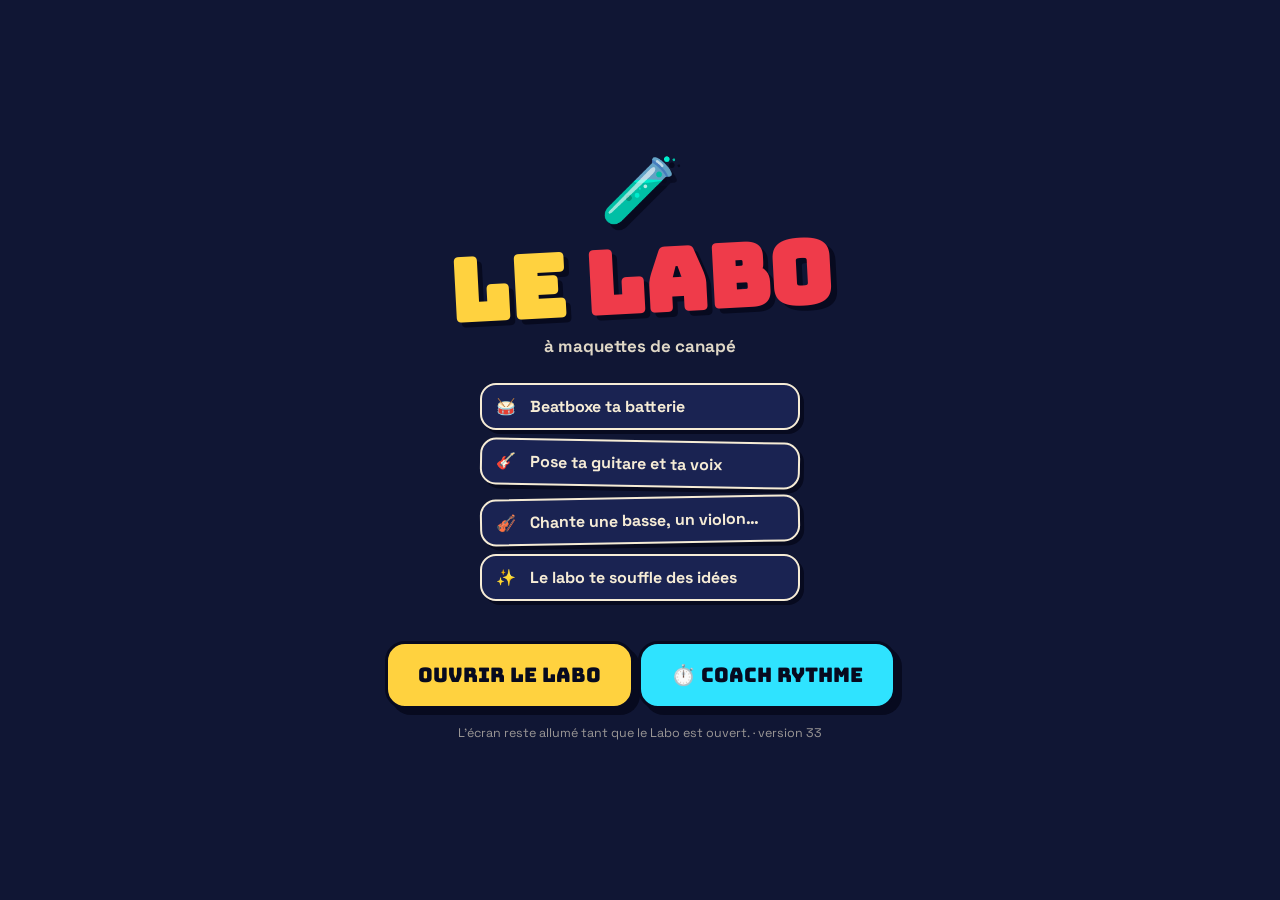
==== commit 6d36092a: "Labo v33 : Coach rythme (métronome clic ou ta voix, BPM, tap tempo, subdivisions, clic fantôme, accé" ====
--- a/labo/index.html
+++ b/labo/index.html
@@ -14,7 +14,7 @@
 <title>Le Labo — maquettes de canapé</title>
 <link rel="preconnect" href="https://fonts.googleapis.com">
 <link href="https://fonts.googleapis.com/css2?family=Bungee&family=Space+Grotesk:wght@400;500;700&display=swap" rel="stylesheet">
-<link rel="stylesheet" href="style.css?v=32">
+<link rel="stylesheet" href="style.css?v=33">
 </head>
 <body>
 <div class="bg"><i></i><i></i><i></i></div>
@@ -32,8 +32,9 @@
       <li><b>✨</b> Le labo te souffle des idées</li>
     </ul>
     <button id="openBtn" class="btn-big">Ouvrir le labo</button>
+    <button id="metroBtn" class="btn-big metro-home">⏱️ Coach rythme</button>
     <button id="installBtn" class="btn-inst" hidden>📲 Installer l'appli sur mon téléphone</button>
-    <p class="tiny">L'écran reste allumé tant que le Labo est ouvert. · version 32</p>
+    <p class="tiny">L'écran reste allumé tant que le Labo est ouvert. · version 33</p>
   </div>
 </div>
 
@@ -81,9 +82,9 @@
 <div id="busy" hidden><div class="busy-in"><div class="spin">🧪</div><b id="busyTxt">Le labo réfléchit…</b></div></div>
 <div id="toast" hidden></div>
 
-<script src="dsp.js?v=32"></script>
-<script src="counts.js?v=32"></script>
-<script src="engine.js?v=32"></script>
-<script src="app.js?v=32"></script>
+<script src="dsp.js?v=33"></script>
+<script src="counts.js?v=33"></script>
+<script src="engine.js?v=33"></script>
+<script src="app.js?v=33"></script>
 </body>
 </html>
--- a/labo/style.css
+++ b/labo/style.css
@@ -261,3 +261,65 @@
 #rpInst button{width:40px;height:40px;border-radius:12px;font-size:20px;background:rgba(7,10,31,.12);border:2px solid transparent}
 #rpInst button.on{background:var(--cream);border-color:var(--ink);box-shadow:2px 2px 0 var(--ink)}
 #recPanel.practice #rpStop{font-size:14px}
+/* ---------- coach rythme ---------- */
+.btn-big.metro-home{margin-top:12px;background:var(--cyan);color:var(--ink)}
+#metro{position:fixed;inset:0;z-index:25;background:var(--navy);display:flex;flex-direction:column;color:var(--cream)}
+#metro[hidden]{display:none}
+.mt-top{display:flex;align-items:center;justify-content:space-between;padding:calc(12px + env(safe-area-inset-top)) 16px 8px}
+.mt-logo{font-family:'Bungee';font-size:19px;color:var(--yellow)}
+.mt-x{width:44px;height:44px;border-radius:14px;border:2.5px solid var(--cream);font-size:18px;color:var(--cream)}
+.mt-scroll{flex:1;overflow-y:auto;padding:4px 16px calc(24px + env(safe-area-inset-bottom));-webkit-overflow-scrolling:touch}
+.mt-bpm{display:flex;align-items:center;justify-content:center;gap:14px;margin-top:4px}
+.mt-pm{width:62px;height:62px;border-radius:50%;background:var(--cream);color:var(--ink);font-size:34px;font-weight:700;border:3px solid var(--ink);box-shadow:3px 3px 0 var(--ink);touch-action:none;user-select:none;-webkit-user-select:none}
+.mt-pm:active{transform:translate(2px,2px);box-shadow:1px 1px 0 var(--ink)}
+.mt-num{text-align:center;min-width:150px}
+.mt-num b{display:block;font-family:'Bungee';font-size:76px;line-height:1;color:var(--cream);text-shadow:4px 4px 0 var(--ink)}
+.mt-num span{font-family:'Bungee';font-size:14px;color:var(--yellow);letter-spacing:2px}
+#mtRange,#mtVol{width:100%;accent-color:var(--yellow);margin:12px 0 4px;height:28px}
+.mt-row2{display:flex;gap:8px;align-items:center;justify-content:center}
+.mt-tap{flex:1;padding:12px;border-radius:14px;background:var(--navy3);border:2.5px dashed var(--yellow);color:var(--yellow);font-weight:700;font-size:15px}
+.mt-tap.hit{animation:tap .18s ease}
+@keyframes tap{50%{transform:scale(.95);background:var(--yellow);color:var(--ink)}}
+.mt-beats{display:flex;gap:10px;justify-content:center;margin:20px 0 8px}
+.mt-beat{flex:1;max-width:64px;aspect-ratio:1;border-radius:50%;border:3px solid rgba(246,236,214,.3);display:grid;place-items:center;position:relative;transition:transform .08s,background .08s}
+.mt-beat i{font-style:normal;font-family:'Bungee';font-size:20px;opacity:.5}
+.mt-beat.acc{border-color:var(--yellow)}
+.mt-beat.lit{background:var(--cyan);border-color:var(--ink);transform:scale(1.12);box-shadow:0 0 0 4px rgba(60,220,240,.25)}
+.mt-beat.acc.lit{background:var(--yellow)}
+.mt-beat.lit i{opacity:1;color:var(--ink)}
+.mt-beat.ghost{border-style:dashed;border-color:rgba(246,236,214,.5)}
+.mt-subs{position:absolute;bottom:-12px;left:0;right:0;display:flex;justify-content:center;gap:4px}
+.mt-subs s{width:7px;height:7px;border-radius:50%;background:rgba(246,236,214,.25)}
+.mt-subs s.lit{background:var(--cyan)}
+.mt-status{text-align:center;font-weight:700;font-size:14px;min-height:22px;margin:16px 0 10px;opacity:.85}
+.mt-status.ghost{color:var(--yellow);opacity:1}
+.mt-go{display:block;width:100%;padding:16px;border-radius:18px;background:var(--yellow);color:var(--ink);font-family:'Bungee';font-size:22px;border:3px solid var(--ink);box-shadow:4px 4px 0 var(--ink)}
+.mt-go.on{background:var(--red);color:var(--cream)}
+.mt-go:active{transform:translate(2px,2px);box-shadow:2px 2px 0 var(--ink)}
+.mt-card,.mt-coach{margin-top:14px;padding:14px;border-radius:18px;background:var(--navy3);border:2.5px solid rgba(246,236,214,.25)}
+.mt-card label{display:block;font-family:'Bungee';font-size:13px;color:var(--yellow);margin:4px 0 8px}
+.mt-card label+.chips+label{margin-top:12px}
+.mt-hint{font-size:12.5px;opacity:.8;margin:0 0 8px;line-height:1.35}
+.mt-vol{display:flex;align-items:center;gap:8px}
+.mt-ramp{margin-top:10px;font-size:14px;font-weight:600;line-height:2.2}
+.mt-ramp.dim{opacity:.4;pointer-events:none}
+.mt-ramp select{background:var(--cream);color:var(--ink);border-radius:8px;border:2px solid var(--ink);padding:3px 6px;font-weight:700;font-size:14px}
+.mt-coach{border-color:var(--cyan)}
+.mt-coach.off .mt-scale,.mt-coach.off .mt-verdict,.mt-coach.off .mt-stats{display:none}
+.mt-ch{display:flex;justify-content:space-between;align-items:center;margin-bottom:6px}
+.mt-ch b{font-family:'Bungee';font-size:15px;color:var(--cyan)}
+.tog{padding:7px 12px;border-radius:12px;border:2px solid var(--cream);font-weight:700;font-size:13px;color:var(--cream)}
+.tog.on{background:var(--cyan);color:var(--ink);border-color:var(--ink)}
+.mt-scale{position:relative;height:46px;margin:10px 0 6px;border-radius:12px;background:linear-gradient(90deg,rgba(255,90,90,.35),rgba(255,210,60,.3) 32%,rgba(80,230,140,.45) 44%,rgba(80,230,140,.45) 56%,rgba(255,210,60,.3) 68%,rgba(255,90,90,.35))}
+.mt-scale span{position:absolute;bottom:3px;font-size:10.5px;font-weight:700;opacity:.7}
+.mt-scale .l{left:8px}.mt-scale .r{right:8px}
+.mt-scale .c{left:50%;top:0;bottom:0;width:2px;background:var(--cream);transform:translateX(-1px);opacity:1}
+#mtDots{position:absolute;inset:0}
+#mtDots i{position:absolute;top:12px;width:16px;height:16px;margin-left:-8px;border-radius:50%;border:2px solid var(--ink);transition:opacity .3s}
+#mtDots i.ok{background:#50e68c}#mtDots i.mid{background:var(--yellow)}#mtDots i.bad{background:var(--red)}
+.mt-verdict{text-align:center;font-family:'Bungee';font-size:20px;margin:6px 0 10px}
+.mt-verdict.ok{color:#50e68c}.mt-verdict.mid{color:var(--yellow)}.mt-verdict.bad{color:var(--red)}
+.mt-stats{display:flex;gap:8px}
+.mt-stats div{flex:1;text-align:center;background:rgba(7,10,31,.4);border-radius:12px;padding:8px 4px}
+.mt-stats b{display:block;font-size:16px}
+.mt-stats span{font-size:11px;opacity:.75}
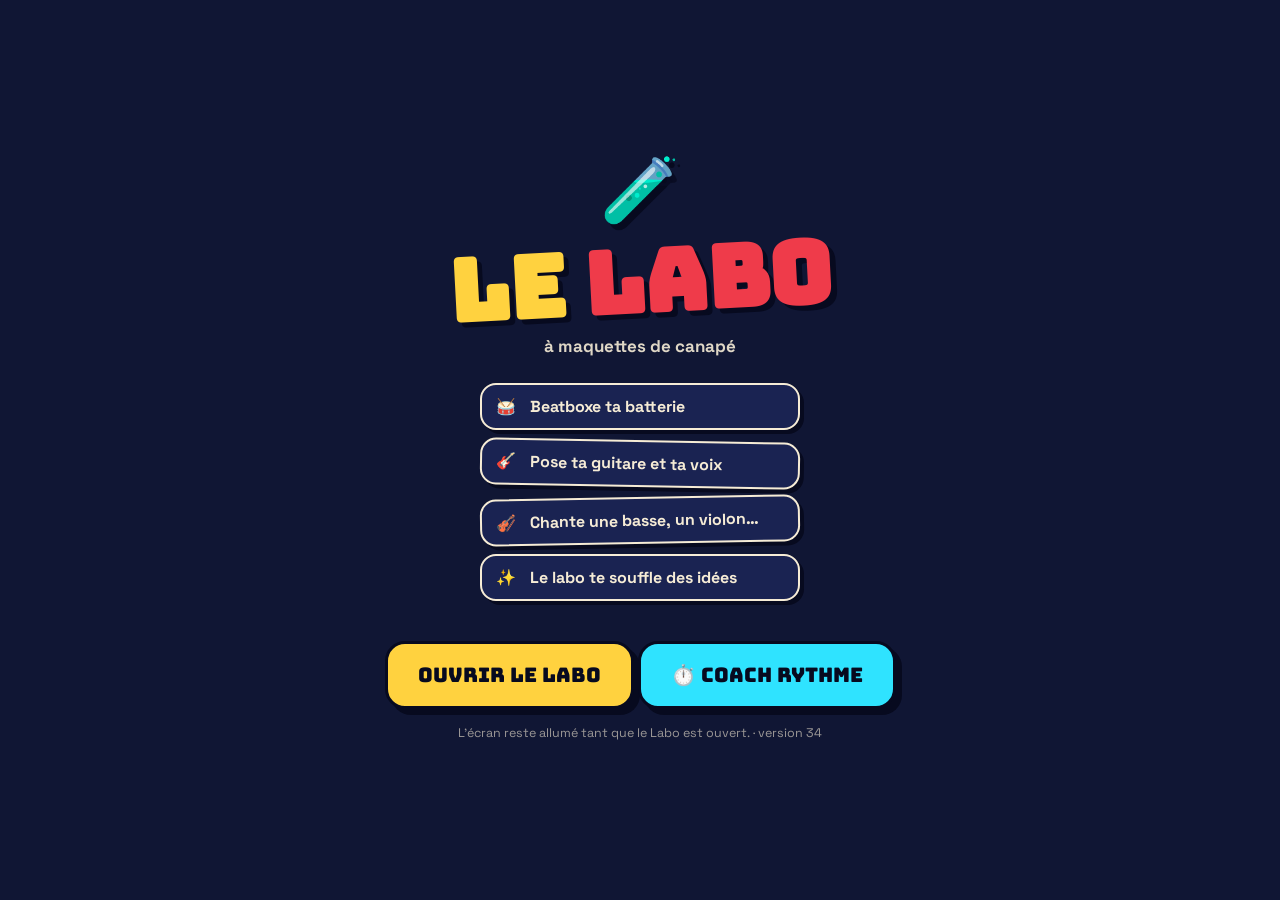
==== commit c04415d2: "Labo v34 : bouton Enregistrer ma voix « 1, 2, 3, 4 » dans le Coach rythme (réécouter, refaire), régl" ====
--- a/labo/index.html
+++ b/labo/index.html
@@ -14,7 +14,7 @@
 <title>Le Labo — maquettes de canapé</title>
 <link rel="preconnect" href="https://fonts.googleapis.com">
 <link href="https://fonts.googleapis.com/css2?family=Bungee&family=Space+Grotesk:wght@400;500;700&display=swap" rel="stylesheet">
-<link rel="stylesheet" href="style.css?v=33">
+<link rel="stylesheet" href="style.css?v=34">
 </head>
 <body>
 <div class="bg"><i></i><i></i><i></i></div>
@@ -34,7 +34,7 @@
     <button id="openBtn" class="btn-big">Ouvrir le labo</button>
     <button id="metroBtn" class="btn-big metro-home">⏱️ Coach rythme</button>
     <button id="installBtn" class="btn-inst" hidden>📲 Installer l'appli sur mon téléphone</button>
-    <p class="tiny">L'écran reste allumé tant que le Labo est ouvert. · version 33</p>
+    <p class="tiny">L'écran reste allumé tant que le Labo est ouvert. · version 34</p>
   </div>
 </div>
 
@@ -82,9 +82,9 @@
 <div id="busy" hidden><div class="busy-in"><div class="spin">🧪</div><b id="busyTxt">Le labo réfléchit…</b></div></div>
 <div id="toast" hidden></div>
 
-<script src="dsp.js?v=33"></script>
-<script src="counts.js?v=33"></script>
-<script src="engine.js?v=33"></script>
-<script src="app.js?v=33"></script>
+<script src="dsp.js?v=34"></script>
+<script src="counts.js?v=34"></script>
+<script src="engine.js?v=34"></script>
+<script src="app.js?v=34"></script>
 </body>
 </html>
--- a/labo/style.css
+++ b/labo/style.css
@@ -323,3 +323,6 @@
 .mt-stats div{flex:1;text-align:center;background:rgba(7,10,31,.4);border-radius:12px;padding:8px 4px}
 .mt-stats b{display:block;font-size:16px}
 .mt-stats span{font-size:11px;opacity:.75}
+.mt-myvoice{display:flex;align-items:center;gap:8px;flex-wrap:wrap;margin:10px 0 4px}
+.mt-myvoice span{font-weight:700;font-size:13px;color:#50e68c;flex:1 1 100%}
+.mt-myvoice .btn{font-size:15px;padding:12px}
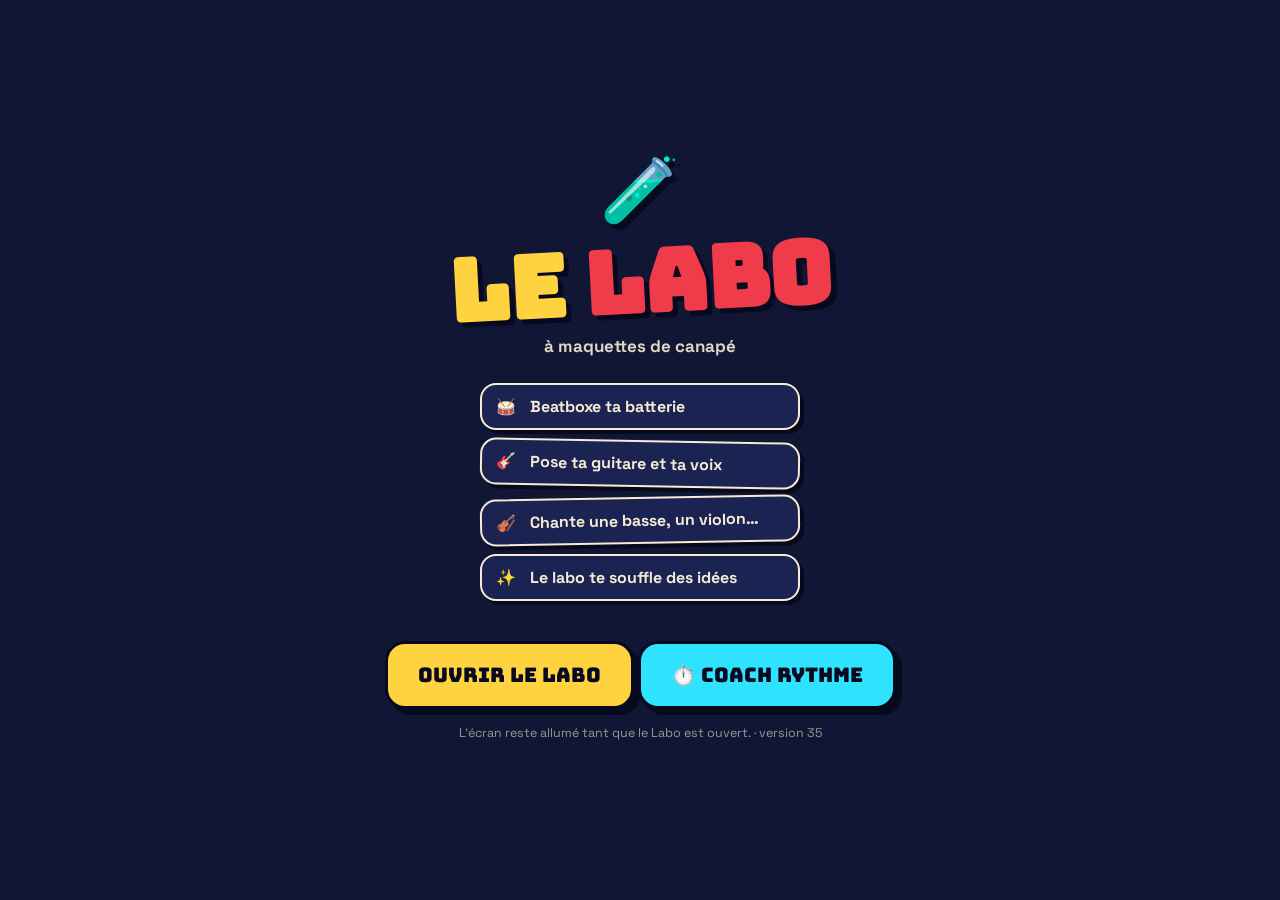
==== commit 0076cefc: "Labo v35 : Coach rythme, batterie avec le compte (kick sur chaque temps, 1 et 3, kick + caisse, peti" ====
--- a/labo/index.html
+++ b/labo/index.html
@@ -14,7 +14,7 @@
 <title>Le Labo — maquettes de canapé</title>
 <link rel="preconnect" href="https://fonts.googleapis.com">
 <link href="https://fonts.googleapis.com/css2?family=Bungee&family=Space+Grotesk:wght@400;500;700&display=swap" rel="stylesheet">
-<link rel="stylesheet" href="style.css?v=34">
+<link rel="stylesheet" href="style.css?v=35">
 </head>
 <body>
 <div class="bg"><i></i><i></i><i></i></div>
@@ -34,7 +34,7 @@
     <button id="openBtn" class="btn-big">Ouvrir le labo</button>
     <button id="metroBtn" class="btn-big metro-home">⏱️ Coach rythme</button>
     <button id="installBtn" class="btn-inst" hidden>📲 Installer l'appli sur mon téléphone</button>
-    <p class="tiny">L'écran reste allumé tant que le Labo est ouvert. · version 34</p>
+    <p class="tiny">L'écran reste allumé tant que le Labo est ouvert. · version 35</p>
   </div>
 </div>
 
@@ -82,9 +82,9 @@
 <div id="busy" hidden><div class="busy-in"><div class="spin">🧪</div><b id="busyTxt">Le labo réfléchit…</b></div></div>
 <div id="toast" hidden></div>
 
-<script src="dsp.js?v=34"></script>
-<script src="counts.js?v=34"></script>
-<script src="engine.js?v=34"></script>
-<script src="app.js?v=34"></script>
+<script src="dsp.js?v=35"></script>
+<script src="counts.js?v=35"></script>
+<script src="engine.js?v=35"></script>
+<script src="app.js?v=35"></script>
 </body>
 </html>
--- a/labo/style.css
+++ b/labo/style.css
@@ -326,3 +326,4 @@
 .mt-myvoice{display:flex;align-items:center;gap:8px;flex-wrap:wrap;margin:10px 0 4px}
 .mt-myvoice span{font-weight:700;font-size:13px;color:#50e68c;flex:1 1 100%}
 .mt-myvoice .btn{font-size:15px;padding:12px}
+.mt-vol.dim{opacity:.35;pointer-events:none}
